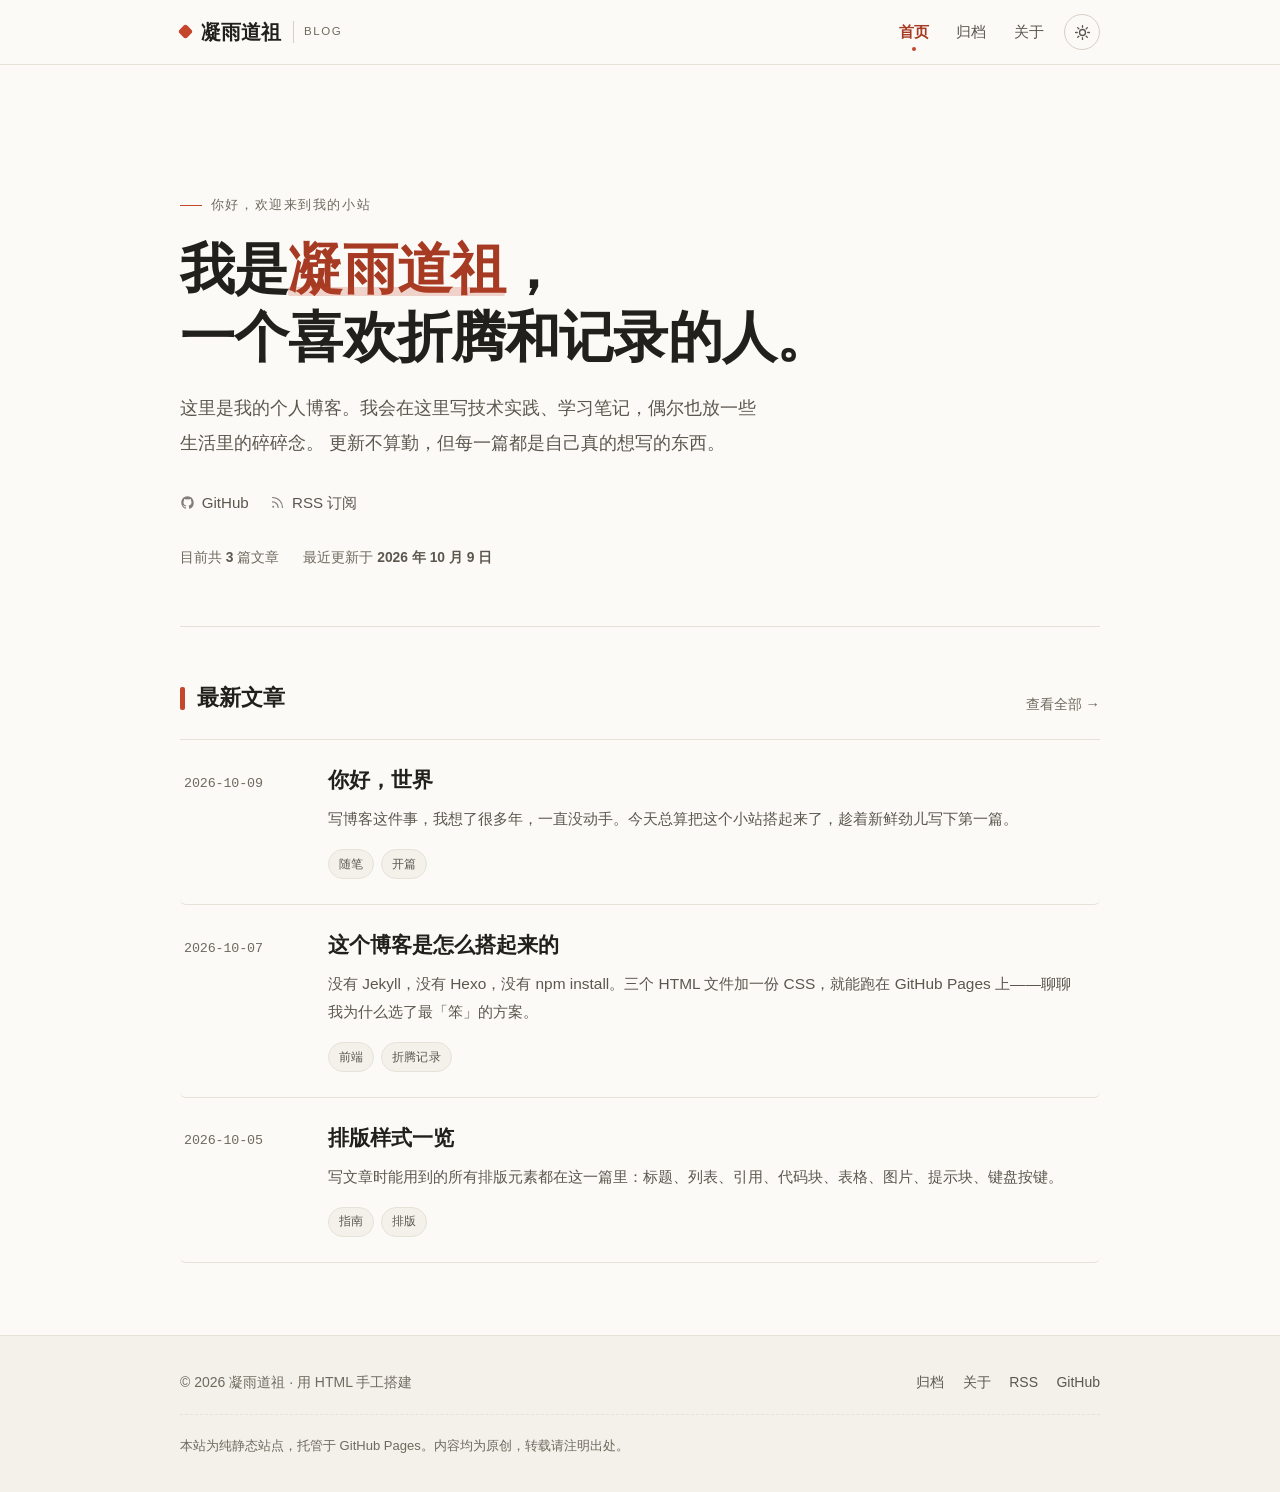
==== index.html @ 5bda01c7 "init" ====
<!DOCTYPE html>
<html lang="zh-CN">
<head>
<meta charset="UTF-8">
<meta name="viewport" content="width=device-width, initial-scale=1">
<title>凝雨道祖的博客 · 记录技术、思考与生活</title>
<meta name="description" content="凝雨道祖的个人博客，记录技术实践、学习笔记和生活里的碎碎念。">
<meta name="author" content="凝雨道祖">
<meta name="theme-color" content="#fbfaf7" media="(prefers-color-scheme: light)">
<meta name="theme-color" content="#171512" media="(prefers-color-scheme: dark)">

<meta property="og:type" content="website">
<meta property="og:title" content="凝雨道祖的博客">
<meta property="og:description" content="记录技术、思考与生活。">
<meta property="og:url" content="https://ningyudaozu.github.io/">
<meta property="og:locale" content="zh_CN">

<link rel="icon" href="assets/img/favicon.svg" type="image/svg+xml">
<link rel="alternate" type="application/rss+xml" title="凝雨道祖的博客 · RSS" href="feed.xml">
<link rel="stylesheet" href="assets/css/style.css">
<script>
  /* 首屏前同步主题，避免深色模式下白屏闪烁 */
  (function () {
    try {
      var t = localStorage.getItem("blog-theme");
      if (t) document.documentElement.setAttribute("data-theme", t);
    } catch (e) {}
  })();
</script>
</head>
<body>
<a class="skip-link" href="#main">跳到正文</a>

<header class="site-header">
  <div class="wrap site-header__inner">
    <a class="brand" href="index.html">
      <span class="brand__mark" aria-hidden="true"></span>
      凝雨道祖
      <span class="brand__sub">Blog</span>
    </a>
    <nav class="nav" aria-label="主导航">
      <a class="nav__link is-active" href="index.html">首页</a>
      <a class="nav__link" href="archive.html">归档</a>
      <a class="nav__link" href="about.html">关于</a>
      <button class="theme-toggle" type="button" aria-label="切换深色模式">
        <svg class="icon icon--sun" viewBox="0 0 24 24" fill="none" stroke="currentColor" stroke-width="1.9" stroke-linecap="round" aria-hidden="true">
          <circle cx="12" cy="12" r="4.2"></circle>
          <path d="M12 2.2v2.4M12 19.4v2.4M2.2 12h2.4M19.4 12h2.4M5.1 5.1l1.7 1.7M17.2 17.2l1.7 1.7M18.9 5.1l-1.7 1.7M6.8 17.2l-1.7 1.7"></path>
        </svg>
        <svg class="icon icon--moon" viewBox="0 0 24 24" fill="none" stroke="currentColor" stroke-width="1.9" stroke-linecap="round" stroke-linejoin="round" aria-hidden="true">
          <path d="M20.4 14.6A8.6 8.6 0 0 1 9.4 3.6a8.6 8.6 0 1 0 11 11Z"></path>
        </svg>
      </button>
    </nav>
  </div>
</header>

<main id="main">
  <div class="wrap">

    <!-- 首屏 -->
    <section class="hero">
      <p class="hero__eyebrow">你好，欢迎来到我的小站</p>
      <h1 class="hero__title">我是<span class="hero__name">凝雨道祖</span>，<br>一个喜欢折腾和记录的人。</h1>
      <p class="hero__lede">
        这里是我的个人博客。我会在这里写技术实践、学习笔记，偶尔也放一些生活里的碎碎念。
        更新不算勤，但每一篇都是自己真的想写的东西。
      </p>
      <ul class="hero__links">
        <li>
          <a href="https://github.com/NingYuDaoZu" rel="noopener">
            <svg viewBox="0 0 24 24" fill="currentColor" aria-hidden="true"><path d="M12 2C6.48 2 2 6.58 2 12.25c0 4.53 2.87 8.37 6.84 9.73.5.1.68-.22.68-.49l-.01-1.9c-2.78.62-3.37-1.21-3.37-1.21-.46-1.18-1.11-1.5-1.11-1.5-.91-.64.07-.62.07-.62 1 .07 1.53 1.06 1.53 1.06.89 1.57 2.34 1.11 2.91.85.09-.66.35-1.11.63-1.37-2.22-.26-4.56-1.14-4.56-5.06 0-1.12.39-2.03 1.03-2.75-.1-.26-.45-1.3.1-2.71 0 0 .84-.28 2.75 1.05a9.3 9.3 0 0 1 5 0c1.91-1.33 2.75-1.05 2.75-1.05.55 1.41.2 2.45.1 2.71.64.72 1.03 1.63 1.03 2.75 0 3.93-2.35 4.8-4.58 5.05.36.32.68.94.68 1.9l-.01 2.82c0 .27.18.6.69.49A10.02 10.02 0 0 0 22 12.25C22 6.58 17.52 2 12 2Z"></path></svg>
            GitHub
          </a>
        </li>
        <li>
          <a href="feed.xml">
            <svg viewBox="0 0 24 24" fill="none" stroke="currentColor" stroke-width="1.9" stroke-linecap="round" stroke-linejoin="round" aria-hidden="true"><path d="M4 11a9 9 0 0 1 9 9"></path><path d="M4 4a16 16 0 0 1 16 16"></path><circle cx="5.2" cy="18.8" r="1.6" fill="currentColor" stroke="none"></circle></svg>
            RSS 订阅
          </a>
        </li>
      </ul>
      <p class="hero__stats">
        <span>目前共 <strong>3</strong> 篇文章</span>
        <span>最近更新于 <strong>2026 年 10 月 9 日</strong></span>
      </p>
    </section>

    <!-- 文章列表 -->
    <section>
      <div class="section-head">
        <h2 class="section-head__title">最新文章</h2>
        <a class="section-head__more" href="archive.html">查看全部 →</a>
      </div>

      <ol class="posts">
        <li class="post-row">
          <time class="post-row__date" datetime="2026-10-09">2026-10-09</time>
          <div class="post-row__body">
            <h3 class="post-row__title"><a href="posts/hello-world.html">你好，世界<span class="arrow" aria-hidden="true">→</span></a></h3>
            <p class="post-row__excerpt">
              写博客这件事，我想了很多年，一直没动手。今天总算把这个小站搭起来了，趁着新鲜劲儿写下第一篇。
            </p>
            <ul class="tags">
              <li><a class="tag" href="archive.html">随笔</a></li>
              <li><a class="tag" href="archive.html">开篇</a></li>
            </ul>
          </div>
        </li>

        <li class="post-row">
          <time class="post-row__date" datetime="2026-10-07">2026-10-07</time>
          <div class="post-row__body">
            <h3 class="post-row__title"><a href="posts/building-this-blog.html">这个博客是怎么搭起来的<span class="arrow" aria-hidden="true">→</span></a></h3>
            <p class="post-row__excerpt">
              没有 Jekyll，没有 Hexo，没有 npm install。三个 HTML 文件加一份 CSS，就能跑在 GitHub Pages 上——聊聊我为什么选了最「笨」的方案。
            </p>
            <ul class="tags">
              <li><a class="tag" href="archive.html">前端</a></li>
              <li><a class="tag" href="archive.html">折腾记录</a></li>
            </ul>
          </div>
        </li>

        <li class="post-row">
          <time class="post-row__date" datetime="2026-10-05">2026-10-05</time>
          <div class="post-row__body">
            <h3 class="post-row__title"><a href="posts/typography.html">排版样式一览<span class="arrow" aria-hidden="true">→</span></a></h3>
            <p class="post-row__excerpt">
              写文章时能用到的所有排版元素都在这一篇里：标题、列表、引用、代码块、表格、图片、提示块、键盘按键。
            </p>
            <ul class="tags">
              <li><a class="tag" href="archive.html">指南</a></li>
              <li><a class="tag" href="archive.html">排版</a></li>
            </ul>
          </div>
        </li>
      </ol>
    </section>

  </div>
</main>

<footer class="site-footer">
  <div class="wrap site-footer__inner">
    <p>© <span data-year>2026</span> 凝雨道祖 · 用 HTML 手工搭建</p>
    <ul class="footer-links">
      <li><a href="archive.html">归档</a></li>
      <li><a href="about.html">关于</a></li>
      <li><a href="feed.xml">RSS</a></li>
      <li><a href="https://github.com/NingYuDaoZu" rel="noopener">GitHub</a></li>
    </ul>
    <p class="footer-note">
      本站为纯静态站点，托管于 GitHub Pages。内容均为原创，转载请注明出处。
    </p>
  </div>
</footer>

<script src="assets/js/main.js"></script>
</body>
</html>
---- assets/css/style.css ----
/* 全站样式 */

/* --------------------------------------------------------------------------
   1. 主题变量
   -------------------------------------------------------------------------- */
:root {
  --bg: #fbfaf7;
  --bg-soft: #f4f1ea;
  --bg-elev: #ffffff;
  --ink: #22201c;
  --ink-2: #5c574e;
  --ink-3: #6f695e;
  --line: #e7e2d8;
  --line-strong: #d5cec1;
  --accent: #c4472c;
  --accent-ink: #a63a22;
  --accent-soft: #f7e8e2;
  --shadow-sm: 0 1px 2px rgba(43, 34, 22, 0.05);
  --shadow-md: 0 1px 2px rgba(43, 34, 22, 0.05), 0 10px 28px rgba(43, 34, 22, 0.07);

  --font-serif: "Noto Serif SC", "Source Han Serif SC", "Songti SC", "STSong",
    "SimSun", Georgia, "Times New Roman", serif;
  --font-sans: -apple-system, BlinkMacSystemFont, "PingFang SC", "Hiragino Sans GB",
    "Microsoft YaHei", "Noto Sans SC", "Segoe UI", Roboto, "Helvetica Neue", Arial,
    sans-serif;
  --font-mono: ui-monospace, SFMono-Regular, "SF Mono", Menlo, Consolas,
    "Liberation Mono", "Courier New", monospace;

  --content: 42rem;
  --wide: 62rem;
  --radius: 10px;
  --radius-sm: 6px;
  --ease: cubic-bezier(0.22, 0.61, 0.36, 1);
}

@media (prefers-color-scheme: dark) {
  :root:not([data-theme="light"]) {
    --bg: #171512;
    --bg-soft: #201d19;
    --bg-elev: #1e1b17;
    --ink: #ece7de;
    --ink-2: #b3ab9e;
    --ink-3: #918879;
    --line: #322d26;
    --line-strong: #453e34;
    --accent: #e5765c;
    --accent-ink: #f08f77;
    --accent-soft: #3a2620;
    --shadow-sm: 0 1px 2px rgba(0, 0, 0, 0.3);
    --shadow-md: 0 1px 2px rgba(0, 0, 0, 0.35), 0 12px 32px rgba(0, 0, 0, 0.35);
    color-scheme: dark;
  }
}

:root[data-theme="dark"] {
  --bg: #171512;
  --bg-soft: #201d19;
  --bg-elev: #1e1b17;
  --ink: #ece7de;
  --ink-2: #b3ab9e;
  --ink-3: #918879;
  --line: #322d26;
  --line-strong: #453e34;
  --accent: #e5765c;
  --accent-ink: #f08f77;
  --accent-soft: #3a2620;
  --shadow-sm: 0 1px 2px rgba(0, 0, 0, 0.3);
  --shadow-md: 0 1px 2px rgba(0, 0, 0, 0.35), 0 12px 32px rgba(0, 0, 0, 0.35);
  color-scheme: dark;
}

/* --------------------------------------------------------------------------
   2. 基础重置
   -------------------------------------------------------------------------- */
*,
*::before,
*::after {
  box-sizing: border-box;
}

html {
  -webkit-text-size-adjust: 100%;
  scroll-behavior: smooth;
}

body {
  margin: 0;
  background: var(--bg);
  color: var(--ink);
  font-family: var(--font-sans);
  font-size: 17px;
  line-height: 1.85;
  -webkit-font-smoothing: antialiased;
  -moz-osx-font-smoothing: grayscale;
  text-rendering: optimizeLegibility;
}

img,
svg,
video {
  max-width: 100%;
  height: auto;
  display: block;
}

a {
  color: inherit;
  text-decoration-color: var(--line-strong);
  text-underline-offset: 3px;
  transition: color 0.18s var(--ease), text-decoration-color 0.18s var(--ease);
}

a:hover {
  color: var(--accent-ink);
  text-decoration-color: var(--accent);
}

:focus-visible {
  outline: 2px solid var(--accent);
  outline-offset: 3px;
  border-radius: 3px;
}

::selection {
  background: var(--accent-soft);
  color: var(--accent-ink);
}

hr {
  border: 0;
  height: 1px;
  background: var(--line);
  margin: 2.75rem 0;
}

/* 跳到主内容（无障碍） */
.skip-link {
  position: absolute;
  left: -9999px;
  top: 0;
  background: var(--accent);
  color: #fff;
  padding: 0.6rem 1.1rem;
  z-index: 100;
  border-radius: 0 0 var(--radius-sm) 0;
}

.skip-link:focus {
  left: 0;
}

/* --------------------------------------------------------------------------
   3. 版心
   -------------------------------------------------------------------------- */
.wrap {
  width: 100%;
  max-width: var(--wide);
  margin-inline: auto;
  padding-inline: clamp(1.15rem, 5vw, 2.25rem);
}

.wrap--narrow {
  max-width: calc(var(--content) + 4.5rem);
}

main {
  display: block;
  padding-block: clamp(2.25rem, 6vw, 4.25rem) 4.5rem;
}

/* --------------------------------------------------------------------------
   4. 页头
   -------------------------------------------------------------------------- */
.site-header {
  position: sticky;
  top: 0;
  z-index: 50;
  background: color-mix(in srgb, var(--bg) 88%, transparent);
  backdrop-filter: saturate(150%) blur(12px);
  -webkit-backdrop-filter: saturate(150%) blur(12px);
  border-bottom: 1px solid var(--line);
}

.site-header__inner {
  display: flex;
  align-items: center;
  justify-content: space-between;
  gap: 1.25rem;
  min-height: 64px;
}

.brand {
  display: inline-flex;
  align-items: center;
  gap: 0.6rem;
  font-family: var(--font-serif);
  font-size: 1.24rem;
  font-weight: 700;
  letter-spacing: 0.01em;
  text-decoration: none;
  color: var(--ink);
}

.brand:hover {
  color: var(--ink);
}

.brand__mark {
  width: 11px;
  height: 11px;
  border-radius: 3px;
  background: var(--accent);
  transform: rotate(45deg);
  flex: none;
  transition: transform 0.35s var(--ease);
}

.brand:hover .brand__mark {
  transform: rotate(135deg);
}

.brand__sub {
  font-family: var(--font-sans);
  font-size: 0.72rem;
  font-weight: 500;
  letter-spacing: 0.14em;
  color: var(--ink-3);
  border-left: 1px solid var(--line-strong);
  padding-left: 0.6rem;
  margin-left: 0.15rem;
  text-transform: uppercase;
}

.nav {
  display: flex;
  align-items: center;
  gap: 0.15rem;
}

.nav__link {
  position: relative;
  padding: 0.42rem 0.78rem;
  font-size: 0.945rem;
  color: var(--ink-2);
  text-decoration: none;
  border-radius: 999px;
  transition: color 0.18s var(--ease), background 0.18s var(--ease);
}

.nav__link:hover {
  color: var(--ink);
  background: var(--bg-soft);
}

.nav__link.is-active {
  color: var(--accent-ink);
  font-weight: 600;
}

.nav__link.is-active::after {
  content: "";
  position: absolute;
  left: 50%;
  bottom: 2px;
  width: 4px;
  height: 4px;
  border-radius: 50%;
  background: var(--accent);
  transform: translateX(-50%);
}

/* 主题切换 */
.theme-toggle {
  display: inline-flex;
  align-items: center;
  justify-content: center;
  width: 36px;
  height: 36px;
  margin-left: 0.35rem;
  border: 1px solid var(--line-strong);
  border-radius: 999px;
  background: transparent;
  color: var(--ink-2);
  cursor: pointer;
  transition: color 0.18s var(--ease), border-color 0.18s var(--ease),
    transform 0.18s var(--ease);
}

.theme-toggle:hover {
  color: var(--accent-ink);
  border-color: var(--accent);
  transform: translateY(-1px);
}

.theme-toggle svg {
  width: 17px;
  height: 17px;
}

.theme-toggle .icon--moon {
  display: none;
}

:root[data-theme="dark"] .theme-toggle .icon--sun {
  display: none;
}

:root[data-theme="dark"] .theme-toggle .icon--moon {
  display: block;
}

@media (prefers-color-scheme: dark) {
  :root:not([data-theme="light"]) .theme-toggle .icon--sun {
    display: none;
  }
  :root:not([data-theme="light"]) .theme-toggle .icon--moon {
    display: block;
  }
}

/* --------------------------------------------------------------------------
   5. 首页 · Hero
   -------------------------------------------------------------------------- */
.hero {
  padding-block: clamp(1.5rem, 5vw, 3.25rem) clamp(2.25rem, 6vw, 3.5rem);
  border-bottom: 1px solid var(--line);
}

.hero__eyebrow {
  display: inline-flex;
  align-items: center;
  gap: 0.55rem;
  margin: 0 0 1.15rem;
  font-size: 0.82rem;
  letter-spacing: 0.12em;
  color: var(--ink-3);
}

.hero__eyebrow::before {
  content: "";
  width: 22px;
  height: 1px;
  background: var(--accent);
}

.hero__title {
  margin: 0 0 1.15rem;
  font-family: var(--font-serif);
  font-size: clamp(2.15rem, 6.2vw, 3.45rem);
  line-height: 1.24;
  font-weight: 700;
  letter-spacing: -0.015em;
}

.hero__name {
  position: relative;
  color: var(--accent-ink);
  white-space: nowrap;
}

.hero__name::after {
  content: "";
  position: absolute;
  left: 0;
  right: 0;
  bottom: 0.08em;
  height: 0.16em;
  background: var(--accent);
  opacity: 0.22;
  border-radius: 2px;
}

.hero__lede {
  margin: 0 0 1.75rem;
  max-width: 36rem;
  font-size: 1.11rem;
  line-height: 1.95;
  color: var(--ink-2);
}

.hero__links {
  display: flex;
  flex-wrap: wrap;
  align-items: center;
  gap: 0.65rem 1.35rem;
  margin: 0 0 1.5rem;
  padding: 0;
  list-style: none;
}

.hero__links a {
  display: inline-flex;
  align-items: center;
  gap: 0.42rem;
  font-size: 0.945rem;
  font-weight: 500;
  color: var(--ink-2);
  text-decoration: none;
  border-bottom: 1px solid transparent;
  padding-bottom: 1px;
  transition: color 0.18s var(--ease), border-color 0.18s var(--ease);
}

.hero__links a:hover {
  color: var(--accent-ink);
  border-bottom-color: var(--accent);
}

.hero__links svg {
  width: 15px;
  height: 15px;
  opacity: 0.75;
}

.hero__stats {
  display: flex;
  flex-wrap: wrap;
  gap: 0.5rem 1.5rem;
  margin: 0;
  font-size: 0.865rem;
  color: var(--ink-3);
}

.hero__stats strong {
  color: var(--ink-2);
  font-weight: 600;
}

/* --------------------------------------------------------------------------
   6. 区块标题
   -------------------------------------------------------------------------- */
.section-head {
  display: flex;
  align-items: baseline;
  justify-content: space-between;
  gap: 1rem;
  margin: 0 0 1.35rem;
  padding-top: clamp(2.25rem, 5vw, 3.15rem);
}

.section-head__title {
  display: flex;
  align-items: center;
  gap: 0.72rem;
  margin: 0;
  font-family: var(--font-serif);
  font-size: 1.36rem;
  font-weight: 700;
  letter-spacing: 0.005em;
}

.section-head__title::before {
  content: "";
  width: 5px;
  height: 1.05em;
  background: var(--accent);
  border-radius: 2px;
  transform: translateY(1px);
}

.section-head__more {
  font-size: 0.9rem;
  color: var(--ink-3);
  text-decoration: none;
  white-space: nowrap;
}

.section-head__more:hover {
  color: var(--accent-ink);
}

/* --------------------------------------------------------------------------
   7. 文章列表
   -------------------------------------------------------------------------- */
.posts {
  margin: 0;
  padding: 0;
  list-style: none;
  border-top: 1px solid var(--line);
}

.post-row {
  display: grid;
  grid-template-columns: 7.25rem 1fr;
  gap: 0 1.75rem;
  padding: 1.55rem 1.15rem 1.55rem 0.25rem;
  border-bottom: 1px solid var(--line);
  border-radius: var(--radius-sm);
  transition: background 0.2s var(--ease);
}

.post-row:hover {
  background: var(--bg-soft);
}

.post-row__date {
  font-family: var(--font-mono);
  font-size: 0.835rem;
  letter-spacing: -0.01em;
  color: var(--ink-3);
  padding-top: 0.42rem;
  white-space: nowrap;
}

.post-row__title {
  margin: 0 0 0.5rem;
  font-family: var(--font-serif);
  font-size: 1.315rem;
  font-weight: 700;
  line-height: 1.52;
  letter-spacing: 0.002em;
}

.post-row__title a {
  text-decoration: none;
  color: var(--ink);
  transition: color 0.18s var(--ease);
}

.post-row:hover .post-row__title a {
  color: var(--accent-ink);
}

.post-row__title .arrow {
  display: inline-block;
  margin-left: 0.42rem;
  font-family: var(--font-sans);
  font-size: 0.86em;
  color: var(--accent);
  opacity: 0;
  transform: translateX(-5px);
  transition: opacity 0.2s var(--ease), transform 0.2s var(--ease);
}

.post-row:hover .post-row__title .arrow {
  opacity: 1;
  transform: translateX(0);
}

.post-row__excerpt {
  margin: 0 0 0.85rem;
  font-size: 0.965rem;
  line-height: 1.82;
  color: var(--ink-2);
}

/* 标签 */
.tags {
  display: flex;
  flex-wrap: wrap;
  gap: 0.42rem;
  margin: 0;
  padding: 0;
  list-style: none;
}

.tag {
  display: inline-block;
  padding: 0.16rem 0.62rem;
  font-size: 0.775rem;
  letter-spacing: 0.02em;
  color: var(--ink-2);
  background: var(--bg-soft);
  border: 1px solid var(--line);
  border-radius: 999px;
  text-decoration: none;
  transition: color 0.18s var(--ease), border-color 0.18s var(--ease),
    background 0.18s var(--ease);
}

a.tag:hover {
  color: var(--accent-ink);
  border-color: var(--accent);
  background: var(--accent-soft);
}

/* --------------------------------------------------------------------------
   8. 归档页
   -------------------------------------------------------------------------- */
.year-group {
  margin: 0 0 2.5rem;
}

.year-group__title {
  display: flex;
  align-items: center;
  gap: 0.95rem;
  margin: 0 0 0.85rem;
  font-family: var(--font-mono);
  font-size: 1.65rem;
  font-weight: 700;
  letter-spacing: -0.02em;
  color: var(--ink-3);
}

.year-group__title::after {
  content: "";
  flex: 1;
  height: 1px;
  background: var(--line);
}

.archive-list {
  margin: 0;
  padding: 0;
  list-style: none;
}

.archive-item {
  display: grid;
  grid-template-columns: 5.25rem 1fr auto;
  align-items: baseline;
  gap: 0 1.15rem;
  padding: 0.68rem 0.35rem;
  border-radius: var(--radius-sm);
  transition: background 0.18s var(--ease);
}

.archive-item:hover {
  background: var(--bg-soft);
}

.archive-item__date {
  font-family: var(--font-mono);
  font-size: 0.835rem;
  color: var(--ink-3);
}

.archive-item__title {
  margin: 0;
  font-size: 1.02rem;
  font-weight: 500;
  line-height: 1.65;
}

.archive-item__title a {
  text-decoration: none;
}

.archive-item__title a:hover {
  color: var(--accent-ink);
}

.archive-item__tags {
  font-size: 0.785rem;
  color: var(--ink-3);
  white-space: nowrap;
}

/* --------------------------------------------------------------------------
   9. 文章页
   -------------------------------------------------------------------------- */
.back-link {
  display: inline-flex;
  align-items: center;
  gap: 0.42rem;
  margin-bottom: 1.85rem;
  font-size: 0.895rem;
  color: var(--ink-3);
  text-decoration: none;
}

.back-link:hover {
  color: var(--accent-ink);
}

.post-head {
  margin-bottom: 2.35rem;
  padding-bottom: 1.85rem;
  border-bottom: 1px solid var(--line);
}

.post-head__title {
  margin: 0 0 1.05rem;
  font-family: var(--font-serif);
  font-size: clamp(1.95rem, 5.2vw, 2.75rem);
  line-height: 1.32;
  font-weight: 700;
  letter-spacing: -0.012em;
}

.post-head__meta {
  display: flex;
  flex-wrap: wrap;
  align-items: center;
  gap: 0.55rem 0.95rem;
  font-size: 0.875rem;
  color: var(--ink-3);
}

.post-head__meta .dot {
  width: 3px;
  height: 3px;
  border-radius: 50%;
  background: var(--line-strong);
}

.post-head__meta time {
  font-family: var(--font-mono);
}

/* 正文排版 */
.article {
  font-size: 1.055rem;
  line-height: 1.98;
  color: var(--ink);
  overflow-wrap: break-word;
}

.article > *:first-child {
  margin-top: 0;
}

.article > *:last-child {
  margin-bottom: 0;
}

.article p {
  margin: 0 0 1.55rem;
}

.article h2,
.article h3,
.article h4 {
  font-family: var(--font-serif);
  font-weight: 700;
  letter-spacing: -0.005em;
  scroll-margin-top: 5.5rem;
}

.article h2 {
  margin: 3.15rem 0 1.25rem;
  padding-top: 1.75rem;
  border-top: 1px solid var(--line);
  font-size: 1.625rem;
  line-height: 1.5;
}

.article h3 {
  margin: 2.35rem 0 0.95rem;
  font-size: 1.275rem;
  line-height: 1.55;
}

.article h4 {
  margin: 1.95rem 0 0.75rem;
  font-size: 1.075rem;
  line-height: 1.6;
  color: var(--ink-2);
}

.article a {
  color: var(--accent-ink);
  text-decoration-color: color-mix(in srgb, var(--accent) 42%, transparent);
  text-decoration-thickness: 1px;
}

.article a:hover {
  text-decoration-color: var(--accent);
}

.article strong {
  font-weight: 700;
  color: var(--ink);
}

.article em {
  font-style: normal;
  background: linear-gradient(
    to bottom,
    transparent 62%,
    var(--accent-soft) 62%,
    var(--accent-soft) 94%,
    transparent 94%
  );
}

.article mark {
  background: color-mix(in srgb, var(--accent) 22%, transparent);
  color: inherit;
  padding: 0.08em 0.28em;
  border-radius: 3px;
}

.article ul,
.article ol {
  margin: 0 0 1.55rem;
  padding-left: 1.55rem;
}

.article li {
  margin-bottom: 0.55rem;
  padding-left: 0.28rem;
}

.article li::marker {
  color: var(--accent);
}

.article ul ul,
.article ol ol,
.article ul ol,
.article ol ul {
  margin-top: 0.55rem;
  margin-bottom: 0.15rem;
}

/* 引用 */
.article blockquote {
  margin: 1.95rem 0;
  padding: 1.15rem 1.55rem;
  background: var(--bg-soft);
  border-left: 3px solid var(--accent);
  border-radius: 0 var(--radius-sm) var(--radius-sm) 0;
  color: var(--ink-2);
}

.article blockquote > *:first-child {
  margin-top: 0;
}

.article blockquote > *:last-child {
  margin-bottom: 0;
}

.article blockquote cite {
  display: block;
  margin-top: 0.65rem;
  font-size: 0.855rem;
  font-style: normal;
  color: var(--ink-3);
}

.article blockquote cite::before {
  content: "—— ";
}

/* 代码 */
.article code {
  font-family: var(--font-mono);
  font-size: 0.875em;
  padding: 0.15em 0.42em;
  background: var(--bg-soft);
  border: 1px solid var(--line);
  border-radius: 4px;
  color: var(--accent-ink);
}

.article pre {
  position: relative;
  margin: 1.95rem 0;
  padding: 1.15rem 1.35rem;
  background: var(--bg-soft);
  border: 1px solid var(--line);
  border-radius: var(--radius);
  overflow-x: auto;
  line-height: 1.72;
  font-size: 0.885rem;
  tab-size: 2;
}

.article pre code {
  padding: 0;
  background: none;
  border: 0;
  border-radius: 0;
  color: var(--ink);
  font-size: inherit;
}

/* 代码块语言标签 */
.article pre[data-lang] {
  padding-top: 2.65rem;
}

.article pre[data-lang]::before {
  content: attr(data-lang);
  position: absolute;
  top: 0;
  left: 0;
  right: 0;
  height: 2.15rem;
  display: flex;
  align-items: center;
  padding: 0 1.35rem;
  font-family: var(--font-mono);
  font-size: 0.735rem;
  letter-spacing: 0.09em;
  text-transform: uppercase;
  color: var(--ink-3);
  background: color-mix(in srgb, var(--ink) 5%, transparent);
  border-bottom: 1px solid var(--line);
}

/* 复制按钮（由 main.js 注入） */
.copy-btn {
  position: absolute;
  top: 0.42rem;
  right: 0.55rem;
  height: 1.55rem;
  padding: 0 0.62rem;
  font-family: var(--font-sans);
  font-size: 0.735rem;
  color: var(--ink-3);
  background: var(--bg-elev);
  border: 1px solid var(--line-strong);
  border-radius: 5px;
  cursor: pointer;
  opacity: 0;
  transition: opacity 0.18s var(--ease), color 0.18s var(--ease),
    border-color 0.18s var(--ease);
}

.article pre:hover .copy-btn,
.copy-btn:focus-visible {
  opacity: 1;
}

.copy-btn:hover {
  color: var(--accent-ink);
  border-color: var(--accent);
}

.copy-btn.is-done {
  opacity: 1;
  color: var(--accent-ink);
  border-color: var(--accent);
}

/* 表格 */
.article .table-wrap {
  margin: 1.95rem 0;
  overflow-x: auto;
  border: 1px solid var(--line);
  border-radius: var(--radius);
}

.article table {
  width: 100%;
  border-collapse: collapse;
  font-size: 0.935rem;
  line-height: 1.72;
}

.article th,
.article td {
  padding: 0.72rem 1.05rem;
  text-align: left;
  border-bottom: 1px solid var(--line);
  vertical-align: top;
}

.article thead th {
  background: var(--bg-soft);
  font-weight: 600;
  font-size: 0.875rem;
  letter-spacing: 0.02em;
  color: var(--ink-2);
  white-space: nowrap;
}

.article tbody tr:last-child td {
  border-bottom: 0;
}

.article tbody tr:hover {
  background: color-mix(in srgb, var(--accent) 5%, transparent);
}

/* 图片 */
.article figure {
  margin: 2.15rem 0;
}

.article img {
  border: 1px solid var(--line);
  border-radius: var(--radius);
  background: var(--bg-soft);
}

.article figcaption {
  margin-top: 0.72rem;
  font-size: 0.855rem;
  line-height: 1.72;
  color: var(--ink-3);
  text-align: center;
}

/* 提示块 */
.callout {
  margin: 1.95rem 0;
  padding: 1.15rem 1.35rem;
  border: 1px solid var(--line);
  border-left: 3px solid var(--accent);
  border-radius: var(--radius-sm);
  background: var(--bg-soft);
  font-size: 0.965rem;
  line-height: 1.85;
}

.callout__title {
  display: block;
  margin-bottom: 0.35rem;
  font-weight: 700;
  font-size: 0.875rem;
  letter-spacing: 0.055em;
  color: var(--accent-ink);
}

.callout > *:last-child {
  margin-bottom: 0;
}

/* 键盘按键 */
.article kbd {
  display: inline-block;
  min-width: 1.65em;
  padding: 0.12em 0.45em;
  font-family: var(--font-mono);
  font-size: 0.82em;
  text-align: center;
  color: var(--ink-2);
  background: var(--bg-elev);
  border: 1px solid var(--line-strong);
  border-bottom-width: 2px;
  border-radius: 5px;
}

/* 脚注 / 小字 */
.article .footnote,
.article small {
  font-size: 0.855rem;
  line-height: 1.78;
  color: var(--ink-3);
}

.article sup a {
  text-decoration: none;
  font-weight: 600;
  padding-inline: 0.12em;
}

/* 分隔线（带装饰） */
.article .ornament {
  display: flex;
  align-items: center;
  justify-content: center;
  gap: 0.65rem;
  margin: 2.75rem 0;
}

.article .ornament::before,
.article .ornament::after {
  content: "";
  width: 68px;
  height: 1px;
  background: var(--line);
}

.article .ornament span {
  color: var(--accent);
  font-size: 0.78rem;
  letter-spacing: 0.55em;
}

.article hr.ornament {
  display: flex;
  align-items: center;
  justify-content: center;
  gap: 0.65rem;
  height: auto;
  background: none;
}

.article hr.ornament::before,
.article hr.ornament::after {
  content: "";
  width: 68px;
  height: 1px;
  background: var(--line);
}

/* --------------------------------------------------------------------------
   10. 文章页脚：上一篇 / 下一篇 + 打赏条
   -------------------------------------------------------------------------- */
.post-nav {
  display: grid;
  grid-template-columns: 1fr 1fr;
  gap: 1rem;
  margin-top: 3.25rem;
  padding-top: 2.15rem;
  border-top: 1px solid var(--line);
}

.post-nav__item {
  display: block;
  padding: 1.05rem 1.25rem;
  border: 1px solid var(--line);
  border-radius: var(--radius);
  text-decoration: none;
  transition: border-color 0.18s var(--ease), background 0.18s var(--ease),
    transform 0.18s var(--ease);
}

.post-nav__item:hover {
  border-color: var(--accent);
  background: var(--bg-soft);
  transform: translateY(-2px);
  color: inherit;
}

.post-nav__item--next {
  text-align: right;
  grid-column: 2;
}

.post-nav__label {
  display: block;
  margin-bottom: 0.28rem;
  font-size: 0.775rem;
  letter-spacing: 0.115em;
  color: var(--ink-3);
}

.post-nav__title {
  font-family: var(--font-serif);
  font-size: 1.025rem;
  font-weight: 700;
  line-height: 1.55;
}

.post-foot {
  margin-top: 2.75rem;
  padding: 1.35rem 1.55rem;
  background: var(--bg-soft);
  border: 1px solid var(--line);
  border-radius: var(--radius);
  font-size: 0.935rem;
  color: var(--ink-2);
}

.post-foot p {
  margin: 0 0 0.65rem;
}

.post-foot p:last-child {
  margin-bottom: 0;
}

/* --------------------------------------------------------------------------
   11. 关于页
   -------------------------------------------------------------------------- */
.about-head {
  display: flex;
  align-items: center;
  gap: 1.65rem;
  margin-bottom: 2.35rem;
}

.about-avatar {
  width: 116px;
  height: 116px;
  border-radius: 50%;
  border: 1px solid var(--line-strong);
  background: var(--bg-soft);
  flex: none;
  object-fit: cover;
}

.about-head__name {
  margin: 0 0 0.35rem;
  font-family: var(--font-serif);
  font-size: 1.85rem;
  font-weight: 700;
  line-height: 1.35;
}

.about-head__role {
  margin: 0;
  font-size: 0.985rem;
  color: var(--ink-2);
}

.chip-list {
  display: flex;
  flex-wrap: wrap;
  gap: 0.55rem;
  margin: 1.15rem 0 0;
  padding: 0;
  list-style: none;
}

.chip {
  padding: 0.32rem 0.82rem;
  font-size: 0.845rem;
  color: var(--ink-2);
  background: var(--bg-soft);
  border: 1px solid var(--line);
  border-radius: 999px;
}

.contact-list {
  margin: 1.25rem 0 0;
  padding: 0;
  list-style: none;
  display: grid;
  gap: 0.72rem;
}

.contact-list li {
  display: flex;
  align-items: baseline;
  gap: 0.85rem;
  padding: 0.78rem 1.15rem;
  border: 1px solid var(--line);
  border-radius: var(--radius-sm);
  background: var(--bg-elev);
}

.contact-list .label {
  flex: none;
  width: 3.6rem;
  font-size: 0.82rem;
  letter-spacing: 0.075em;
  color: var(--ink-3);
}

.contact-list a {
  color: var(--accent-ink);
  text-decoration: none;
}

.contact-list a:hover {
  text-decoration: underline;
}

/* --------------------------------------------------------------------------
   12. 404
   -------------------------------------------------------------------------- */
.nf {
  padding-block: clamp(3.5rem, 12vw, 7.5rem);
  text-align: center;
}

.nf__code {
  margin: 0 0 0.35rem;
  font-family: var(--font-mono);
  font-size: clamp(4.25rem, 17vw, 8.5rem);
  font-weight: 700;
  line-height: 1;
  letter-spacing: -0.055em;
  color: var(--accent);
  opacity: 0.9;
}

.nf__title {
  margin: 0 0 0.85rem;
  font-family: var(--font-serif);
  font-size: clamp(1.45rem, 4.5vw, 1.95rem);
  font-weight: 700;
}

.nf__text {
  margin: 0 auto 1.95rem;
  max-width: 30rem;
  color: var(--ink-2);
}

.btn {
  display: inline-flex;
  align-items: center;
  gap: 0.5rem;
  padding: 0.72rem 1.55rem;
  font-size: 0.965rem;
  font-weight: 500;
  color: #fff;
  background: var(--accent);
  border: 1px solid var(--accent);
  border-radius: 999px;
  text-decoration: none;
  transition: transform 0.18s var(--ease), box-shadow 0.18s var(--ease);
}

.btn:hover {
  color: #fff;
  transform: translateY(-2px);
  box-shadow: 0 10px 24px color-mix(in srgb, var(--accent) 32%, transparent);
}

/* --------------------------------------------------------------------------
   13. 页脚
   -------------------------------------------------------------------------- */
.site-footer {
  border-top: 1px solid var(--line);
  background: var(--bg-soft);
}

.site-footer__inner {
  display: flex;
  flex-wrap: wrap;
  align-items: center;
  justify-content: space-between;
  gap: 1.15rem 2rem;
  padding-block: 2.15rem;
  font-size: 0.875rem;
  color: var(--ink-3);
}

.site-footer p {
  margin: 0;
  line-height: 1.85;
}

.site-footer a {
  color: var(--ink-2);
  text-decoration: none;
}

.site-footer a:hover {
  color: var(--accent-ink);
}

.footer-links {
  display: flex;
  flex-wrap: wrap;
  gap: 1.15rem;
  margin: 0;
  padding: 0;
  list-style: none;
}

.footer-note {
  width: 100%;
  padding-top: 1.15rem;
  border-top: 1px dashed var(--line);
  font-size: 0.815rem;
  color: var(--ink-3);
}

/* --------------------------------------------------------------------------
   14. 响应式
   -------------------------------------------------------------------------- */
@media (max-width: 720px) {
  body {
    font-size: 16.5px;
  }

  .site-header__inner {
    min-height: 58px;
  }

  .brand__sub {
    display: none;
  }

  .nav {
    gap: 0;
  }

  .nav__link {
    padding: 0.38rem 0.55rem;
    font-size: 0.895rem;
  }

  .post-row {
    grid-template-columns: 1fr;
    gap: 0.35rem;
    padding: 1.35rem 0.75rem 1.35rem 0.15rem;
  }

  .post-row__date {
    padding-top: 0;
    font-size: 0.795rem;
  }

  .post-row__title {
    font-size: 1.185rem;
  }

  .archive-item {
    grid-template-columns: 4.65rem 1fr;
    gap: 0 0.85rem;
  }

  .archive-item__tags {
    display: none;
  }

  .post-nav {
    grid-template-columns: 1fr;
  }

  .post-nav__item--next {
    grid-column: 1;
    text-align: left;
  }

  .about-head {
    flex-direction: column;
    align-items: flex-start;
    gap: 1.15rem;
  }

  .about-avatar {
    width: 92px;
    height: 92px;
  }

  .hero__lede {
    font-size: 1.045rem;
  }
}

@media (max-width: 420px) {
  .nav__link {
    padding: 0.34rem 0.42rem;
    font-size: 0.855rem;
  }

  .theme-toggle {
    width: 32px;
    height: 32px;
    margin-left: 0.15rem;
  }
}

/* --------------------------------------------------------------------------
   15. 其他
   -------------------------------------------------------------------------- */
@media (prefers-reduced-motion: reduce) {
  html {
    scroll-behavior: auto;
  }
  *,
  *::before,
  *::after {
    animation-duration: 0.001ms !important;
    transition-duration: 0.001ms !important;
  }
}

@media print {
  .site-header,
  .site-footer,
  .post-nav,
  .copy-btn,
  .theme-toggle {
    display: none !important;
  }
  body {
    background: #fff;
    color: #000;
  }
}
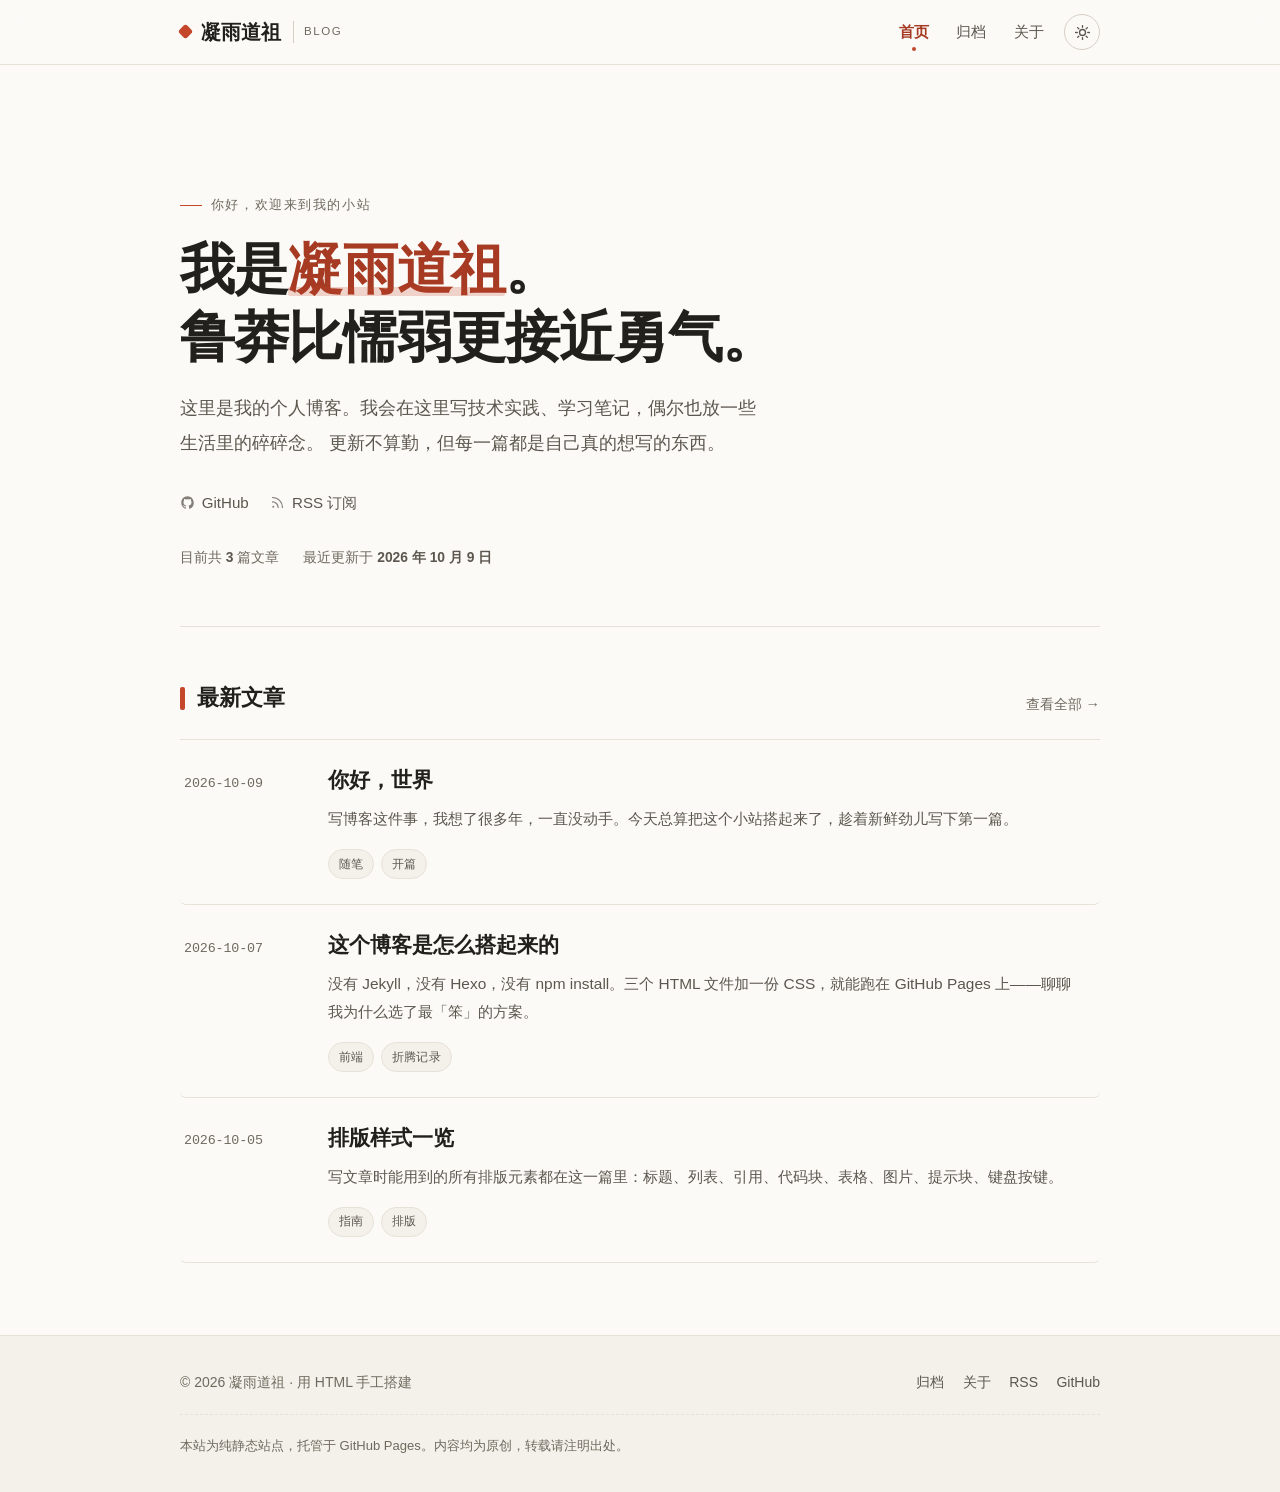
==== commit 1c08f821: "update" ====
--- a/index.html
+++ b/index.html
@@ -61,7 +61,7 @@
     <!-- 首屏 -->
     <section class="hero">
       <p class="hero__eyebrow">你好，欢迎来到我的小站</p>
-      <h1 class="hero__title">我是<span class="hero__name">凝雨道祖</span>，<br>一个喜欢折腾和记录的人。</h1>
+      <h1 class="hero__title">我是<span class="hero__name">凝雨道祖</span>。<br>鲁莽比懦弱更接近勇气。</h1>
       <p class="hero__lede">
         这里是我的个人博客。我会在这里写技术实践、学习笔记，偶尔也放一些生活里的碎碎念。
         更新不算勤，但每一篇都是自己真的想写的东西。
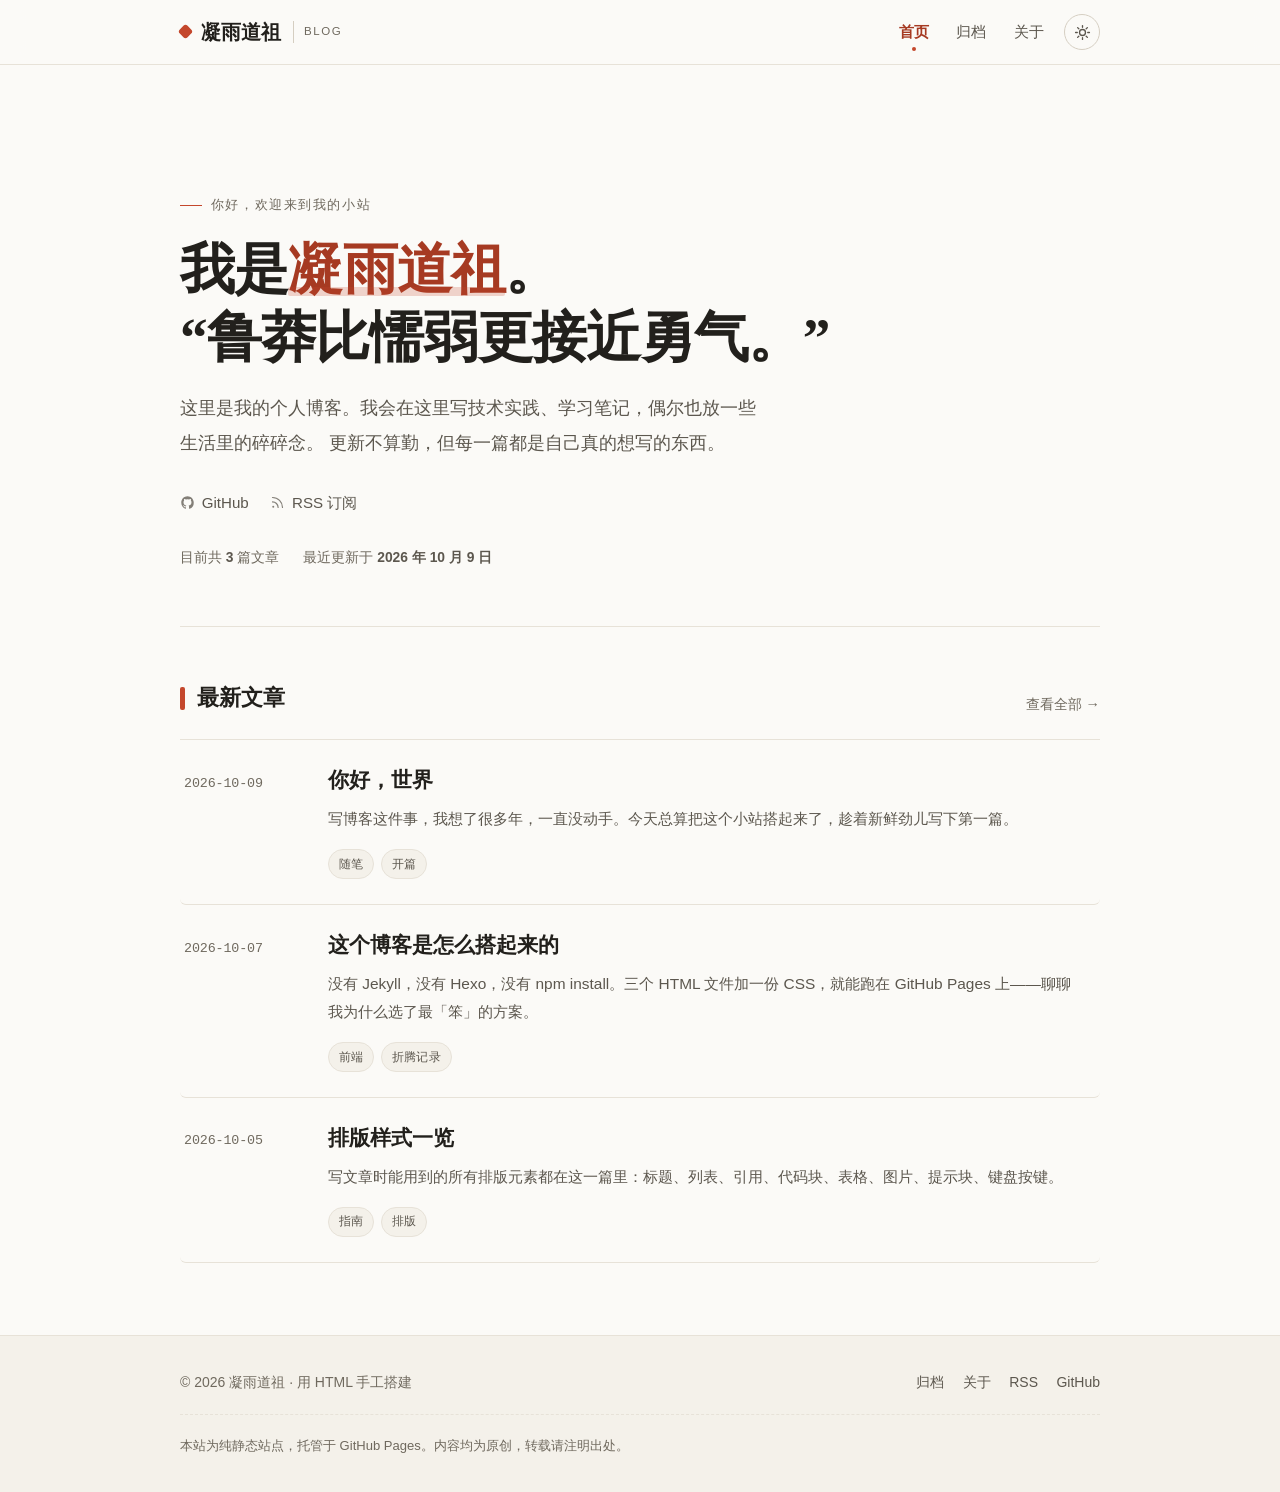
==== commit cc32642e: "update" ====
--- a/index.html
+++ b/index.html
@@ -61,7 +61,7 @@
     <!-- 首屏 -->
     <section class="hero">
       <p class="hero__eyebrow">你好，欢迎来到我的小站</p>
-      <h1 class="hero__title">我是<span class="hero__name">凝雨道祖</span>。<br>鲁莽比懦弱更接近勇气。</h1>
+      <h1 class="hero__title">我是<span class="hero__name">凝雨道祖</span>。<br>“鲁莽比懦弱更接近勇气。”</h1>
       <p class="hero__lede">
         这里是我的个人博客。我会在这里写技术实践、学习笔记，偶尔也放一些生活里的碎碎念。
         更新不算勤，但每一篇都是自己真的想写的东西。
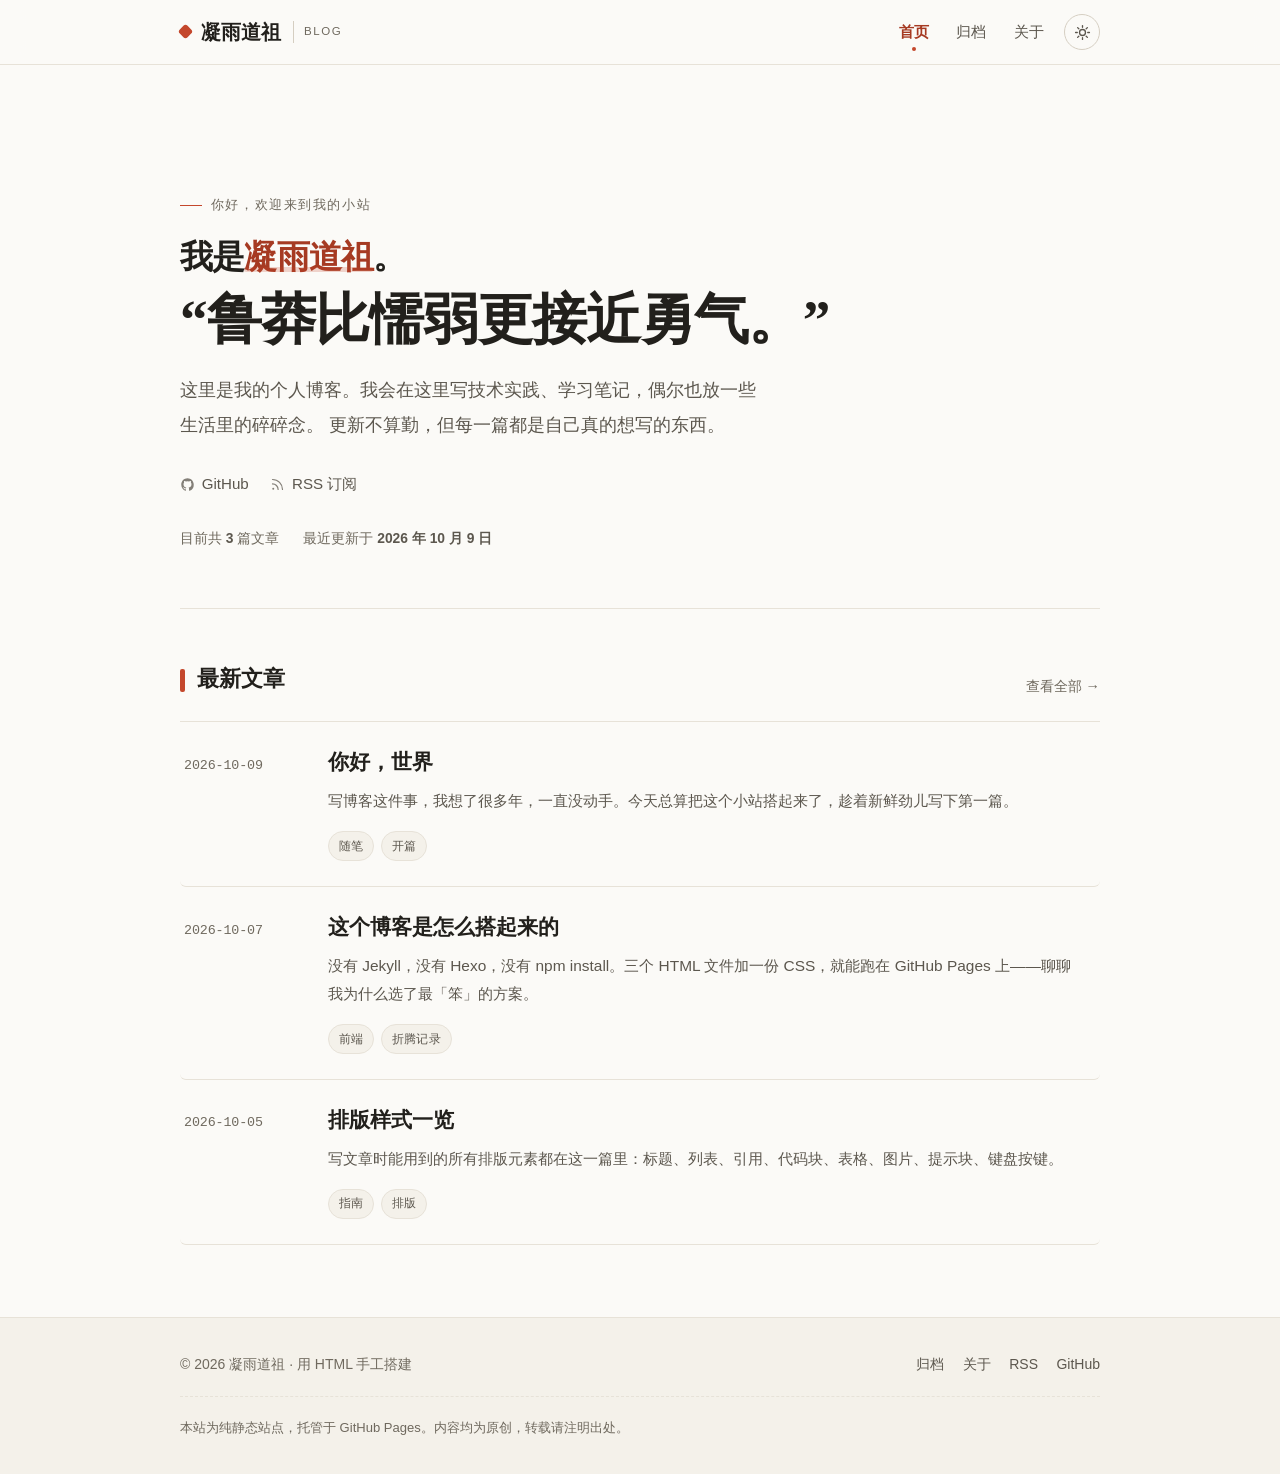
==== commit b2f933f7: "update" ====
--- a/index.html
+++ b/index.html
@@ -61,7 +61,7 @@
     <!-- 首屏 -->
     <section class="hero">
       <p class="hero__eyebrow">你好，欢迎来到我的小站</p>
-      <h1 class="hero__title">我是<span class="hero__name">凝雨道祖</span>。<br>“鲁莽比懦弱更接近勇气。”</h1>
+      <h1 class="hero__title"><span class="hero__title-lead">我是<span class="hero__name">凝雨道祖</span>。</span>“鲁莽比懦弱更接近勇气。”</h1>
       <p class="hero__lede">
         这里是我的个人博客。我会在这里写技术实践、学习笔记，偶尔也放一些生活里的碎碎念。
         更新不算勤，但每一篇都是自己真的想写的东西。
--- a/assets/css/style.css
+++ b/assets/css/style.css
@@ -370,6 +370,12 @@
   border-radius: 2px;
 }
 
+.hero__title-lead {
+  display: block;
+  font-size: 0.6em;
+  margin-bottom: 0.28em;
+}
+
 .hero__lede {
   margin: 0 0 1.75rem;
   max-width: 36rem;
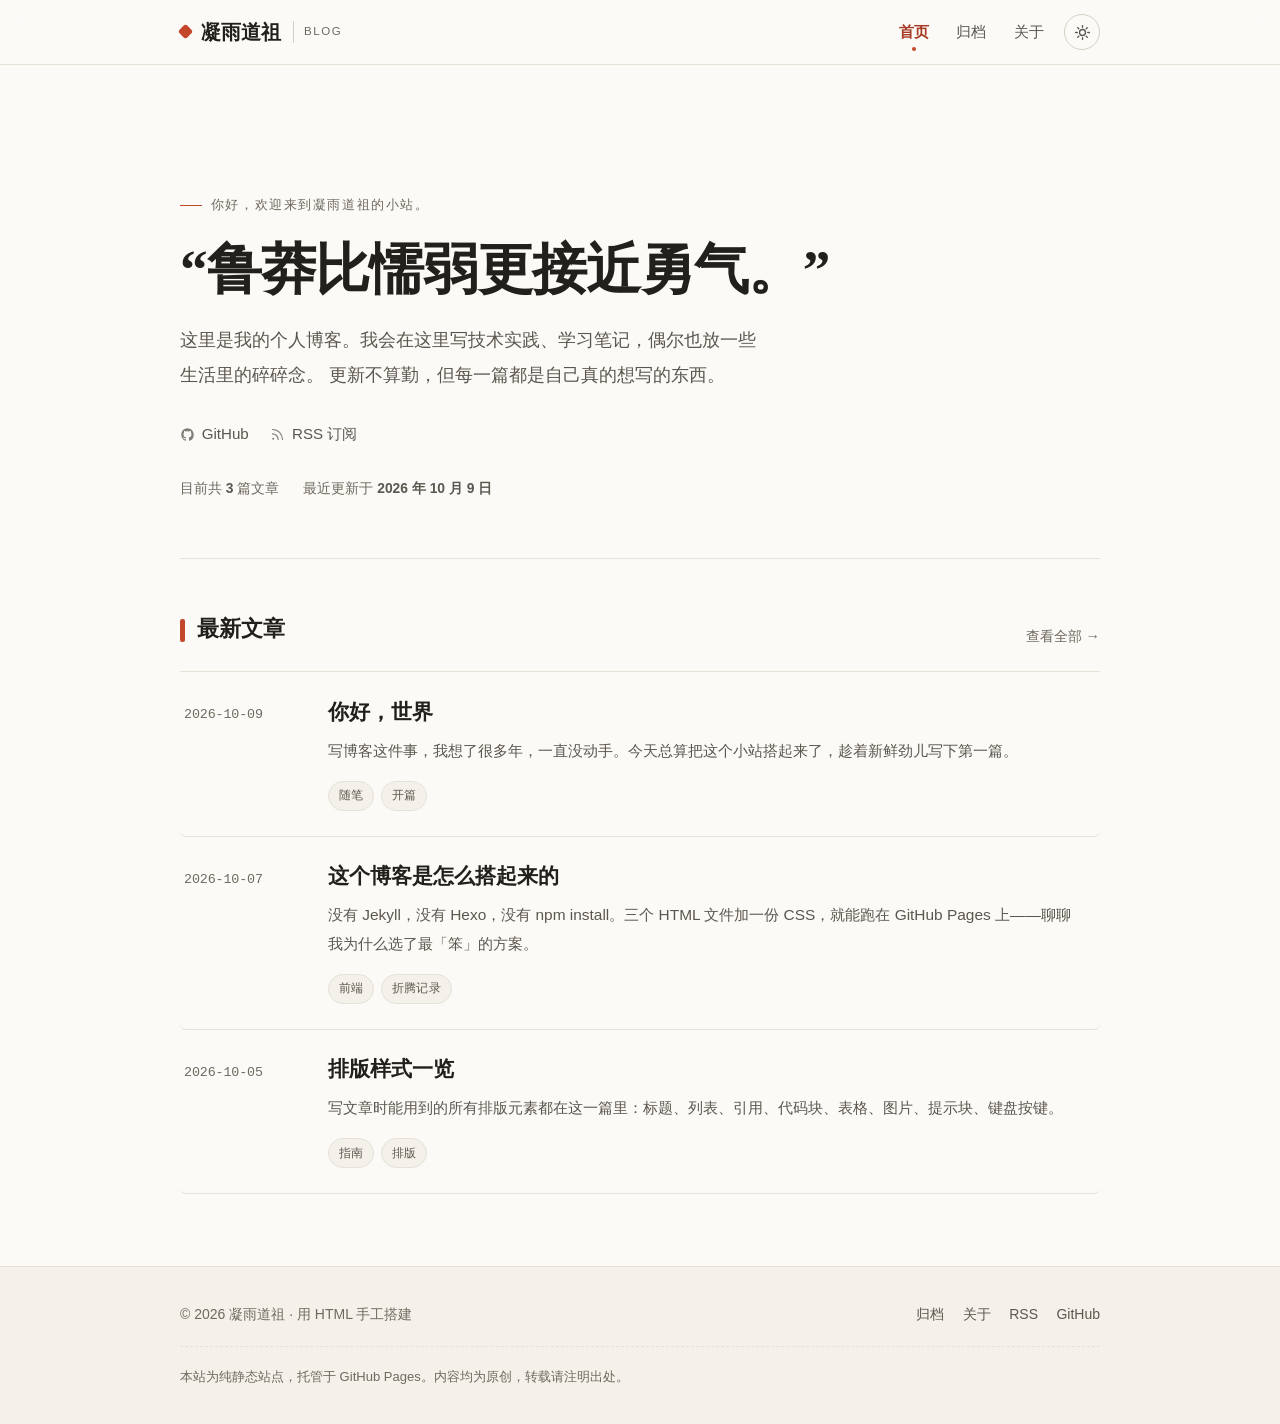
==== commit 1aa2f979: "update" ====
--- a/index.html
+++ b/index.html
@@ -60,8 +60,8 @@
 
     <!-- 首屏 -->
     <section class="hero">
-      <p class="hero__eyebrow">你好，欢迎来到我的小站</p>
-      <h1 class="hero__title"><span class="hero__title-lead">我是<span class="hero__name">凝雨道祖</span>。</span>“鲁莽比懦弱更接近勇气。”</h1>
+      <p class="hero__eyebrow">你好，欢迎来到凝雨道祖的小站。</p>
+      <h1 class="hero__title">“鲁莽比懦弱更接近勇气。”</h1>
       <p class="hero__lede">
         这里是我的个人博客。我会在这里写技术实践、学习笔记，偶尔也放一些生活里的碎碎念。
         更新不算勤，但每一篇都是自己真的想写的东西。
--- a/assets/css/style.css
+++ b/assets/css/style.css
@@ -352,30 +352,6 @@
   letter-spacing: -0.015em;
 }
 
-.hero__name {
-  position: relative;
-  color: var(--accent-ink);
-  white-space: nowrap;
-}
-
-.hero__name::after {
-  content: "";
-  position: absolute;
-  left: 0;
-  right: 0;
-  bottom: 0.08em;
-  height: 0.16em;
-  background: var(--accent);
-  opacity: 0.22;
-  border-radius: 2px;
-}
-
-.hero__title-lead {
-  display: block;
-  font-size: 0.6em;
-  margin-bottom: 0.28em;
-}
-
 .hero__lede {
   margin: 0 0 1.75rem;
   max-width: 36rem;
